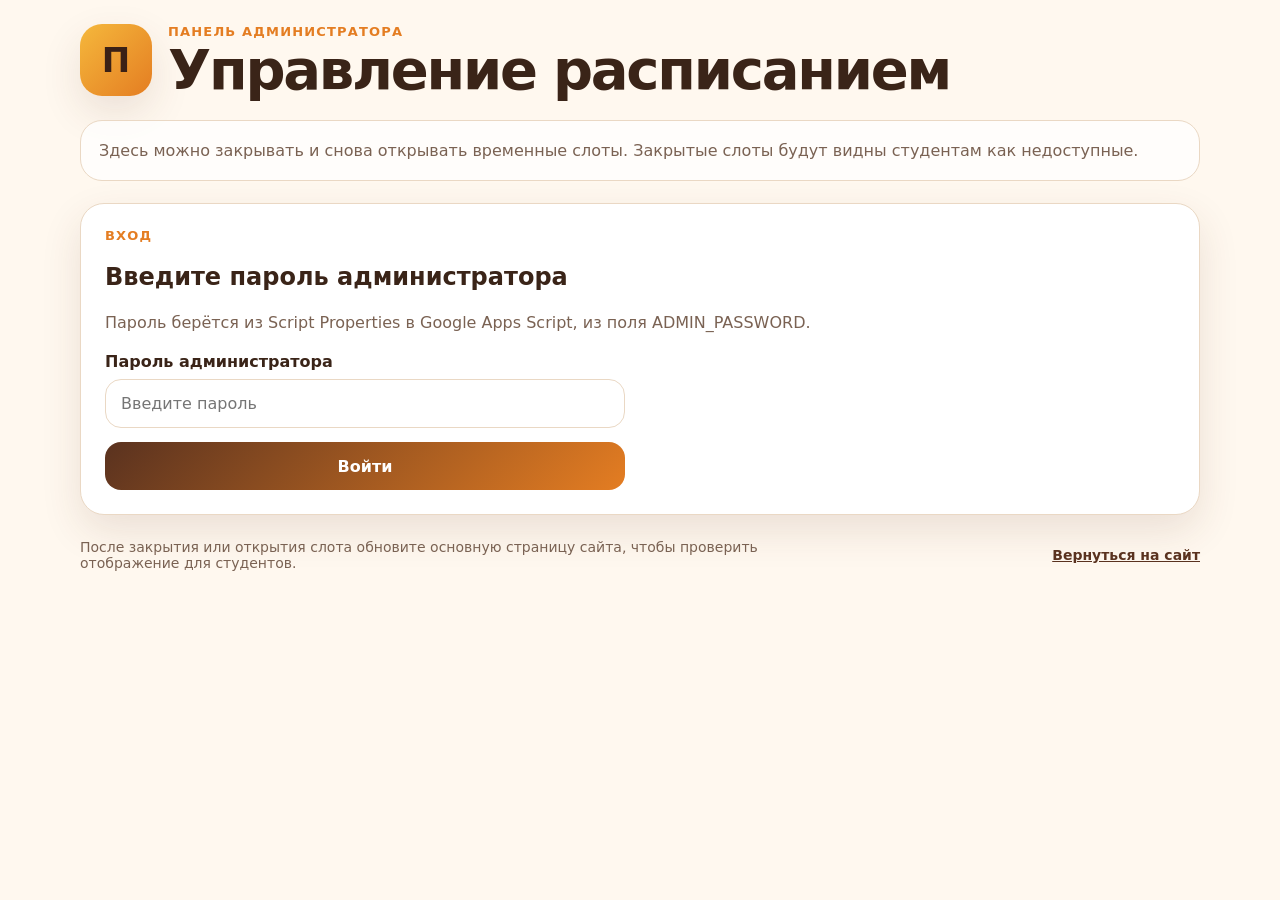
==== admin.html @ 23f68e1e "Create admin.html" ====
<!doctype html>
<html lang="ru">
<head>
  <meta charset="utf-8" />
  <meta name="viewport" content="width=device-width, initial-scale=1" />

  <title>Админка записи на консультации</title>

  <link rel="stylesheet" href="style.css" />
</head>

<body class="admin-page">
  <div class="page">
    <header class="site-header">
      <div class="brand">
        <div class="brand-mark">
          <span>П</span>
        </div>

        <div class="brand-text">
          <p class="eyebrow">Панель администратора</p>
          <h1>Управление расписанием</h1>
        </div>
      </div>

      <p class="header-note">
        Здесь можно закрывать и снова открывать временные слоты. Закрытые слоты будут видны студентам как недоступные.
      </p>
    </header>

    <main class="admin-layout">
      <section id="loginCard" class="admin-card">
        <div class="section-heading">
          <p class="eyebrow">Вход</p>
          <h2>Введите пароль администратора</h2>
          <p>
            Пароль берётся из Script Properties в Google Apps Script, из поля ADMIN_PASSWORD.
          </p>
        </div>

        <form id="adminLoginForm" class="admin-login">
          <label class="field">
            <span>Пароль администратора</span>
            <input
              id="adminPassword"
              type="password"
              placeholder="Введите пароль"
              autocomplete="current-password"
              required
            />
          </label>

          <button class="primary-button" type="submit">
            Войти
          </button>
        </form>
      </section>

      <section id="adminPanel" class="admin-card hidden">
        <div class="admin-toolbar">
          <div>
            <p class="eyebrow">Расписание</p>
            <h2>Слоты консультаций</h2>
            <p>
              Нажмите «Закрыть», чтобы сделать слот недоступным для выбора на сайте. Нажмите «Открыть», чтобы вернуть его.
            </p>
          </div>

          <div class="admin-toolbar-buttons">
            <button id="refreshButton" class="secondary-button" type="button">
              Обновить
            </button>

            <button id="logoutButton" class="danger-button" type="button">
              Выйти
            </button>
          </div>
        </div>

        <div id="adminStatus" class="status-line">
          Расписание ещё не загружено.
        </div>

        <div id="adminMessage" class="message" hidden></div>

        <div class="schedule-wrap">
          <div id="adminScheduleGrid" class="schedule-grid" aria-label="Административное расписание">
            <!-- Расписание создаётся автоматически через admin.js -->
          </div>
        </div>
      </section>
    </main>

    <footer class="site-footer">
      <p>
        После закрытия или открытия слота обновите основную страницу сайта, чтобы проверить отображение для студентов.
      </p>

      <a href="index.html">Вернуться на сайт</a>
    </footer>
  </div>

  <script src="config.js"></script>
  <script src="admin.js"></script>
</body>
</html>
---- style.css ----
:root {
  --bg: #fff8ef;
  --card: #ffffff;
  --text: #3a2418;
  --muted: #7a6253;
  --line: #ead8c4;
  --brown: #5a321f;
  --brown-dark: #3b2116;
  --orange: #e47d22;
  --yellow: #f5b83c;
  --orange-soft: #fff0df;
  --green: #2f8f5b;
  --red: #b84a3a;
  --shadow: 0 16px 40px rgba(90, 50, 31, 0.12);
}

* {
  box-sizing: border-box;
}

body {
  margin: 0;
  font-family: system-ui, -apple-system, BlinkMacSystemFont, "Segoe UI", sans-serif;
  background: var(--bg);
  color: var(--text);
}

button,
input,
textarea {
  font: inherit;
}

button {
  cursor: pointer;
}

a {
  color: var(--brown);
  font-weight: 700;
}

.page {
  width: min(1120px, calc(100% - 28px));
  margin: 0 auto;
  padding: 24px 0 40px;
}

.site-header {
  display: grid;
  grid-template-columns: 1fr minmax(260px, 420px);
  gap: 24px;
  align-items: end;
  margin-bottom: 22px;
}

.brand {
  display: flex;
  align-items: center;
  gap: 16px;
}

.brand-mark {
  width: 72px;
  height: 72px;
  border-radius: 22px;
  display: grid;
  place-items: center;
  background: linear-gradient(135deg, var(--yellow), var(--orange));
  color: var(--brown-dark);
  font-size: 34px;
  font-weight: 900;
  box-shadow: var(--shadow);
}

.brand-text h1 {
  margin: 4px 0 0;
  font-size: clamp(32px, 5vw, 56px);
  line-height: 0.95;
  letter-spacing: -0.04em;
}

.eyebrow {
  margin: 0;
  color: var(--orange);
  font-size: 13px;
  font-weight: 800;
  text-transform: uppercase;
  letter-spacing: 0.09em;
}

.header-note {
  margin: 0;
  padding: 18px;
  border: 1px solid var(--line);
  border-radius: 22px;
  background: rgba(255, 255, 255, 0.75);
  color: var(--muted);
  line-height: 1.45;
}

main {
  display: grid;
  gap: 22px;
}

.card {
  background: var(--card);
  border: 1px solid var(--line);
  border-radius: 24px;
  box-shadow: var(--shadow);
  padding: 24px;
}

.card h2 {
  margin: 0;
  font-size: clamp(24px, 3vw, 34px);
  letter-spacing: -0.03em;
}

.steps {
  display: grid;
  grid-template-columns: repeat(3, 1fr);
  gap: 14px;
  margin-top: 18px;
}

.step {
  display: flex;
  gap: 12px;
  padding: 16px;
  border-radius: 18px;
  background: var(--orange-soft);
}

.step p {
  margin: 0;
  line-height: 1.4;
}

.step-number {
  width: 30px;
  height: 30px;
  flex: 0 0 30px;
  display: grid;
  place-items: center;
  border-radius: 50%;
  background: var(--brown);
  color: #fff;
  font-weight: 800;
}

.soft-warning {
  margin: 18px 0 0;
  padding: 14px 16px;
  border-radius: 16px;
  background: #fff8e8;
  border: 1px solid #f5dfb8;
  color: var(--brown);
}

.section-heading {
  margin-bottom: 18px;
}

.section-heading p:not(.eyebrow) {
  margin: 8px 0 0;
  color: var(--muted);
  line-height: 1.45;
}

.form-grid {
  display: grid;
  grid-template-columns: repeat(2, 1fr);
  gap: 16px;
}

.field {
  display: grid;
  gap: 8px;
}

.field-wide {
  grid-column: 1 / -1;
}

.field span,
.consent span {
  font-weight: 700;
}

input,
textarea {
  width: 100%;
  border: 1px solid var(--line);
  border-radius: 16px;
  background: #fff;
  color: var(--text);
  padding: 14px 15px;
  outline: none;
}

textarea {
  min-height: 120px;
  resize: vertical;
}

input:focus,
textarea:focus {
  border-color: var(--orange);
  box-shadow: 0 0 0 4px rgba(228, 125, 34, 0.14);
}

.consent {
  display: flex;
  align-items: flex-start;
  gap: 10px;
  margin-top: 18px;
  padding: 16px;
  border-radius: 18px;
  background: #fffaf4;
  border: 1px solid var(--line);
  line-height: 1.4;
}

.consent input {
  width: 20px;
  height: 20px;
  flex: 0 0 20px;
  accent-color: var(--orange);
}

.schedule-heading {
  margin-top: 28px;
}

.legend {
  display: flex;
  flex-wrap: wrap;
  gap: 10px;
  margin-bottom: 14px;
}

.legend span {
  display: inline-flex;
  align-items: center;
  gap: 8px;
  padding: 8px 10px;
  border-radius: 999px;
  background: #fffaf4;
  border: 1px solid var(--line);
  color: var(--muted);
  font-size: 14px;
}

.legend-dot {
  width: 12px;
  height: 12px;
  border-radius: 50%;
  display: inline-block;
}

.legend-dot.free {
  background: #fff;
  border: 2px solid var(--orange);
}

.legend-dot.selected {
  background: var(--orange);
}

.legend-dot.closed {
  background: #d7c9bc;
}

.status-line {
  margin-bottom: 12px;
  color: var(--muted);
  font-weight: 650;
}

.schedule-wrap {
  width: 100%;
  overflow-x: auto;
  padding-bottom: 6px;
}

.schedule-grid {
  min-width: 780px;
  display: grid;
  grid-template-columns: 86px repeat(5, minmax(126px, 1fr));
  gap: 8px;
}

.schedule-cell {
  min-height: 48px;
  display: grid;
  place-items: center;
  text-align: center;
  padding: 10px;
  border-radius: 14px;
  border: 1px solid var(--line);
  background: #fffaf4;
}

.schedule-cell.header {
  background: var(--brown);
  color: #fff;
  font-weight: 800;
}

.schedule-cell.time {
  background: #fff3e4;
  color: var(--brown-dark);
  font-weight: 800;
}

.slot-button {
  width: 100%;
  min-height: 48px;
  border-radius: 14px;
  border: 1px solid rgba(228, 125, 34, 0.55);
  background: #fff;
  color: var(--brown-dark);
  font-weight: 800;
}

.slot-button.selected {
  background: linear-gradient(135deg, var(--orange), var(--yellow));
  border-color: transparent;
}

.slot-button.closed,
.slot-button:disabled {
  background: #e7ded5;
  border-color: #d7c9bc;
  color: #8a7b70;
  cursor: not-allowed;
  text-decoration: line-through;
}

.selected-box {
  margin-top: 18px;
  padding: 18px;
  border-radius: 20px;
  border: 1px solid var(--line);
  background: #fffaf4;
}

.selected-box h3 {
  margin: 0 0 8px;
}

.selected-box p {
  margin: 0;
  color: var(--muted);
  line-height: 1.45;
}

.message {
  margin-top: 18px;
  padding: 16px;
  border-radius: 18px;
  line-height: 1.45;
  font-weight: 700;
}

.message.success {
  background: rgba(47, 143, 91, 0.12);
  color: #236b45;
  border: 1px solid rgba(47, 143, 91, 0.28);
}

.message.error {
  background: rgba(184, 74, 58, 0.12);
  color: #8c3328;
  border: 1px solid rgba(184, 74, 58, 0.28);
}

.actions {
  display: flex;
  justify-content: flex-end;
  margin-top: 20px;
}

.primary-button,
.secondary-button,
.danger-button {
  border: 0;
  border-radius: 16px;
  min-height: 48px;
  padding: 13px 18px;
  font-weight: 900;
}

.primary-button {
  background: linear-gradient(135deg, var(--brown), var(--orange));
  color: #fff;
}

.secondary-button {
  background: #fff3e4;
  color: var(--brown-dark);
  border: 1px solid var(--line);
}

.danger-button {
  background: #f5e1dc;
  color: #8c3328;
}

.site-footer {
  display: flex;
  justify-content: space-between;
  gap: 16px;
  align-items: center;
  margin-top: 24px;
  color: var(--muted);
  font-size: 14px;
}

.site-footer p {
  margin: 0;
  max-width: 760px;
}

.admin-page .site-header {
  grid-template-columns: 1fr;
}

.admin-layout {
  display: grid;
  gap: 22px;
}

.admin-card {
  background: var(--card);
  border: 1px solid var(--line);
  border-radius: 24px;
  box-shadow: var(--shadow);
  padding: 24px;
}

.admin-login {
  display: grid;
  gap: 14px;
  max-width: 520px;
}

.admin-toolbar {
  display: flex;
  flex-wrap: wrap;
  gap: 10px;
  justify-content: space-between;
  align-items: center;
  margin-bottom: 18px;
}

.admin-toolbar p {
  margin: 0;
  color: var(--muted);
}

.admin-slot {
  display: grid;
  gap: 8px;
  padding: 10px;
  border-radius: 14px;
  background: #fffaf4;
  border: 1px solid var(--line);
}

.admin-slot-title {
  font-weight: 900;
}

.admin-slot-actions {
  display: flex;
  gap: 8px;
}

.admin-slot-actions button {
  flex: 1;
  min-height: 40px;
  border-radius: 12px;
  border: 0;
  font-weight: 800;
}

.admin-slot-actions .close {
  background: #f5e1dc;
  color: #8c3328;
}

.admin-slot-actions .open {
  background: rgba(47, 143, 91, 0.12);
  color: #236b45;
}

.admin-slot.closed {
  background: #e7ded5;
  color: #8a7b70;
}

.hidden {
  display: none !important;
}

@media (max-width: 860px) {
  .page {
    width: min(100% - 24px, 1120px);
    padding-top: 18px;
  }

  .site-header {
    grid-template-columns: 1fr;
  }

  .brand-mark {
    width: 58px;
    height: 58px;
    font-size: 26px;
    border-radius: 18px;
  }

  .steps,
  .form-grid {
    grid-template-columns: 1fr;
  }

  .card,
  .admin-card {
    padding: 18px;
  }

  .schedule-grid {
    min-width: 700px;
    grid-template-columns: 76px repeat(5, minmax(118px, 1fr));
    gap: 6px;
  }

  .actions {
    justify-content: stretch;
  }

  .primary-button,
  .secondary-button,
  .danger-button {
    width: 100%;
  }

  .site-footer {
    display: grid;
  }
}
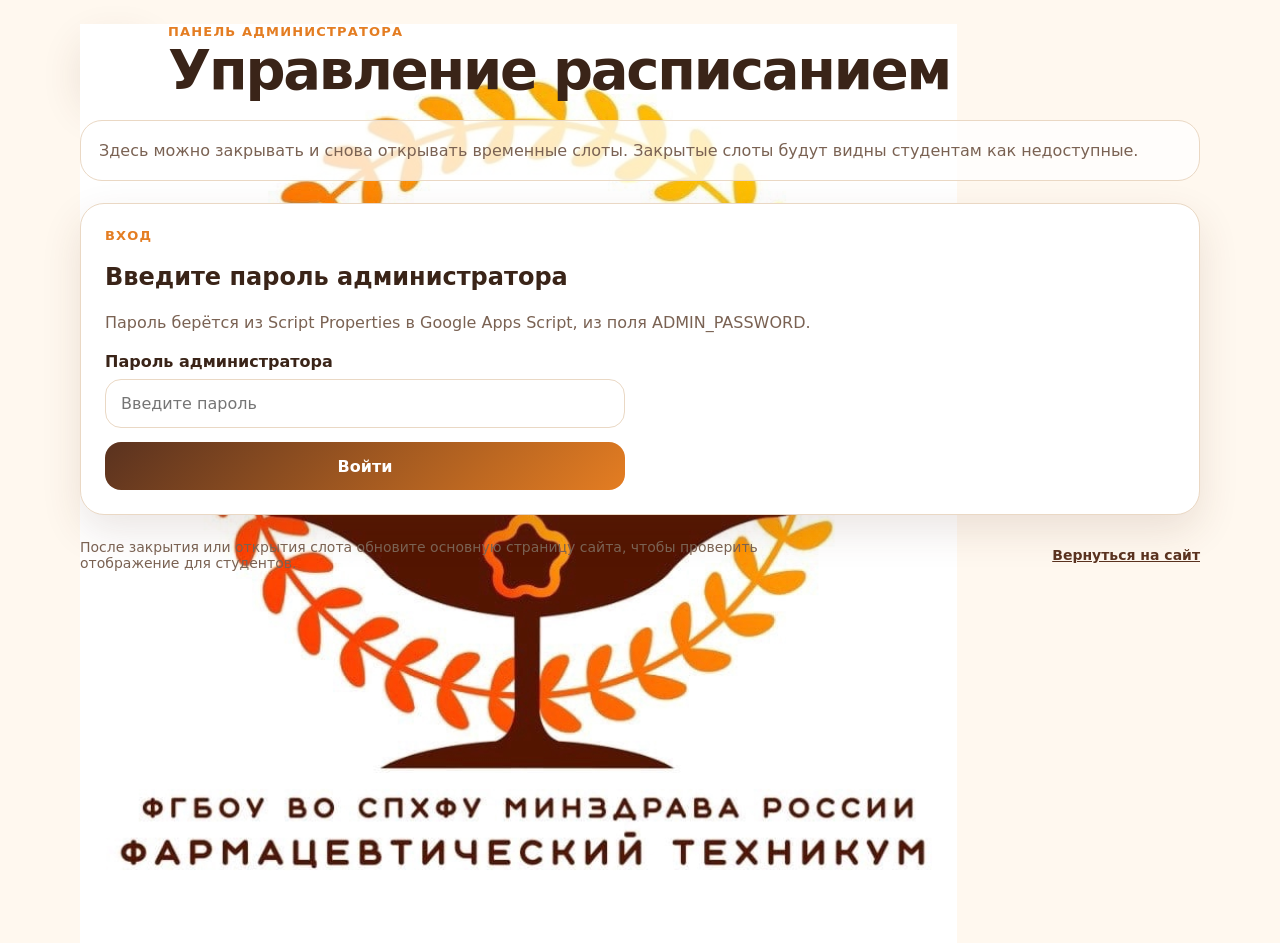
==== commit d0a9b5b4: "Update admin.html" ====
--- a/admin.html
+++ b/admin.html
@@ -13,9 +13,9 @@
   <div class="page">
     <header class="site-header">
       <div class="brand">
-        <div class="brand-mark">
-          <span>П</span>
-        </div>
+        <div class="brand-mark logo-mark">
+  <img src="logo.png" alt="Логотип" />
+</div>
 
         <div class="brand-text">
           <p class="eyebrow">Панель администратора</p>
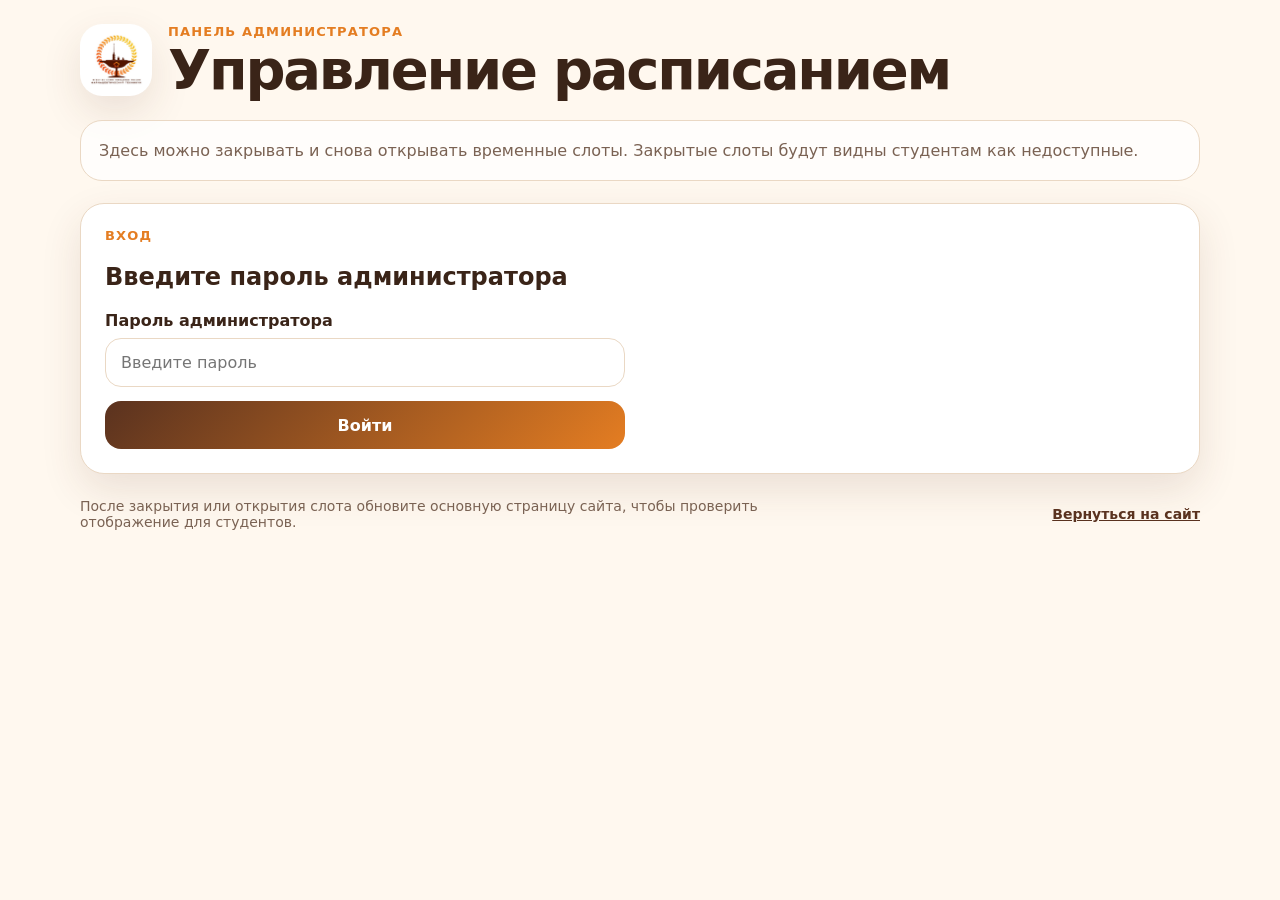
==== commit eb7676be: "Update admin.html" ====
--- a/admin.html
+++ b/admin.html
@@ -13,9 +13,10 @@
   <div class="page">
     <header class="site-header">
       <div class="brand">
+ 
         <div class="brand-mark logo-mark">
   <img src="logo.png" alt="Логотип" />
-</div>
+</div>     
 
         <div class="brand-text">
           <p class="eyebrow">Панель администратора</p>
@@ -33,9 +34,6 @@
         <div class="section-heading">
           <p class="eyebrow">Вход</p>
           <h2>Введите пароль администратора</h2>
-          <p>
-            Пароль берётся из Script Properties в Google Apps Script, из поля ADMIN_PASSWORD.
-          </p>
         </div>
 
         <form id="adminLoginForm" class="admin-login">
--- a/style.css
+++ b/style.css
@@ -522,7 +522,19 @@
     font-size: 26px;
     border-radius: 18px;
   }
-
+  
+.logo-mark {
+  background: #ffffff;
+  padding: 8px;
+  overflow: hidden;
+}
+
+.logo-mark img {
+  width: 100%;
+  height: 100%;
+  object-fit: contain;
+  display: block;
+}
   .steps,
   .form-grid {
     grid-template-columns: 1fr;
@@ -553,3 +565,96 @@
     display: grid;
   }
 }
+
+.brand-mark {
+  width: 72px;
+  height: 72px;
+  min-width: 72px;
+  max-width: 72px;
+  flex: 0 0 72px;
+  overflow: hidden;
+}
+
+.logo-mark {
+  background: #ffffff;
+  padding: 8px;
+  display: grid;
+  place-items: center;
+}
+
+.logo-mark img {
+  display: block;
+  width: 100%;
+  height: 100%;
+  max-width: 56px;
+  max-height: 56px;
+  object-fit: contain;
+}
+
+@media (max-width: 860px) {
+  .brand-mark {
+    width: 58px;
+    height: 58px;
+    min-width: 58px;
+    max-width: 58px;
+    flex: 0 0 58px;
+  }
+
+  .logo-mark img {
+    max-width: 44px;
+    max-height: 44px;
+  }
+}
+
+/* Жёсткая фиксация логотипа */
+.brand-mark,
+.brand-mark.logo-mark {
+  width: 72px !important;
+  height: 72px !important;
+  min-width: 72px !important;
+  max-width: 72px !important;
+  min-height: 72px !important;
+  max-height: 72px !important;
+  flex: 0 0 72px !important;
+  overflow: hidden !important;
+  display: grid !important;
+  place-items: center !important;
+}
+
+.logo-mark {
+  background: #ffffff !important;
+  padding: 8px !important;
+}
+
+.logo-mark img,
+.brand-mark img,
+.brand img {
+  display: block !important;
+  width: 56px !important;
+  height: 56px !important;
+  max-width: 56px !important;
+  max-height: 56px !important;
+  object-fit: contain !important;
+}
+
+@media (max-width: 860px) {
+  .brand-mark,
+  .brand-mark.logo-mark {
+    width: 58px !important;
+    height: 58px !important;
+    min-width: 58px !important;
+    max-width: 58px !important;
+    min-height: 58px !important;
+    max-height: 58px !important;
+    flex: 0 0 58px !important;
+  }
+
+  .logo-mark img,
+  .brand-mark img,
+  .brand img {
+    width: 44px !important;
+    height: 44px !important;
+    max-width: 44px !important;
+    max-height: 44px !important;
+  }
+}
